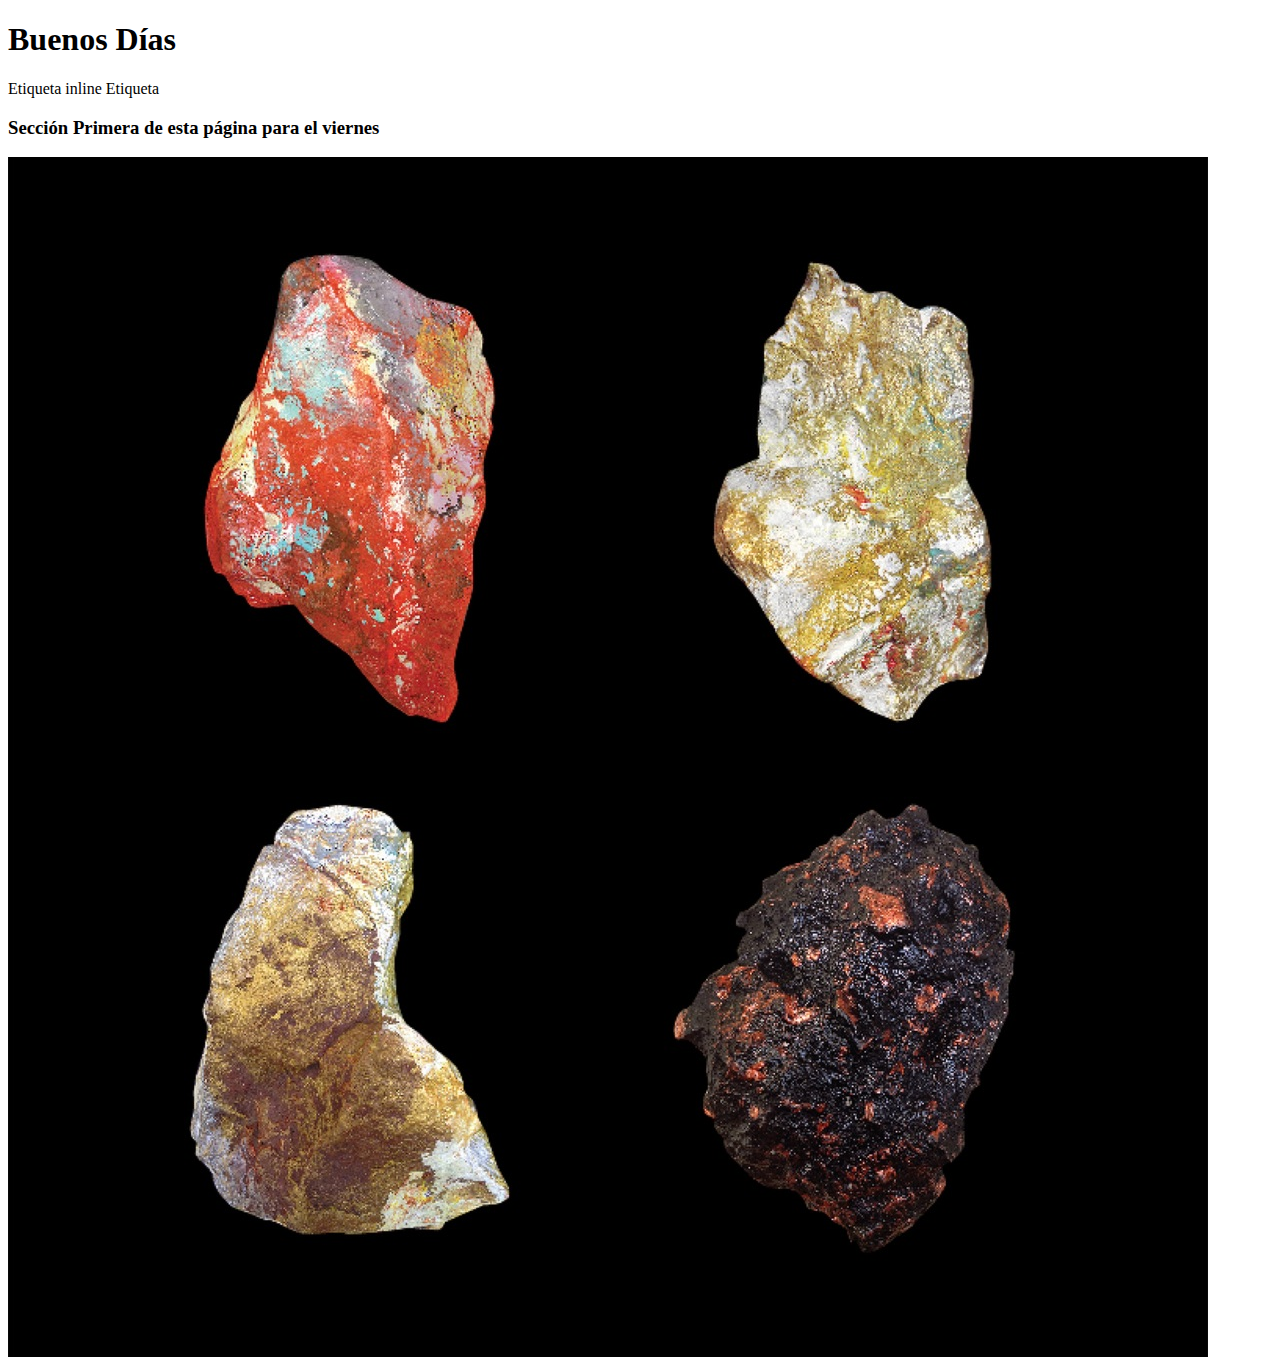
==== index.html @ e94fd7ed "Actualización CV - Primeros Datos HTML" ====
<!DOCTYPE html>
<html>
    <head>
        <meta charset="utf-8"/>
        <title>TP de Uriel</title>
    </head>
    <body>
        <header>
            <h1>Buenos Días</h1>
            <span>Etiqueta inline</span>
            <span>Etiqueta</span>
        </header>
        <main>
            <section>
                <h3>Sección Primera de esta página para el viernes</h3>
                <article>
                    <img src="img/shambala.jpg" alt="piedras"/>
                </article>
            </section>
        </main>
        <footer></footer>
    </body>
</html>
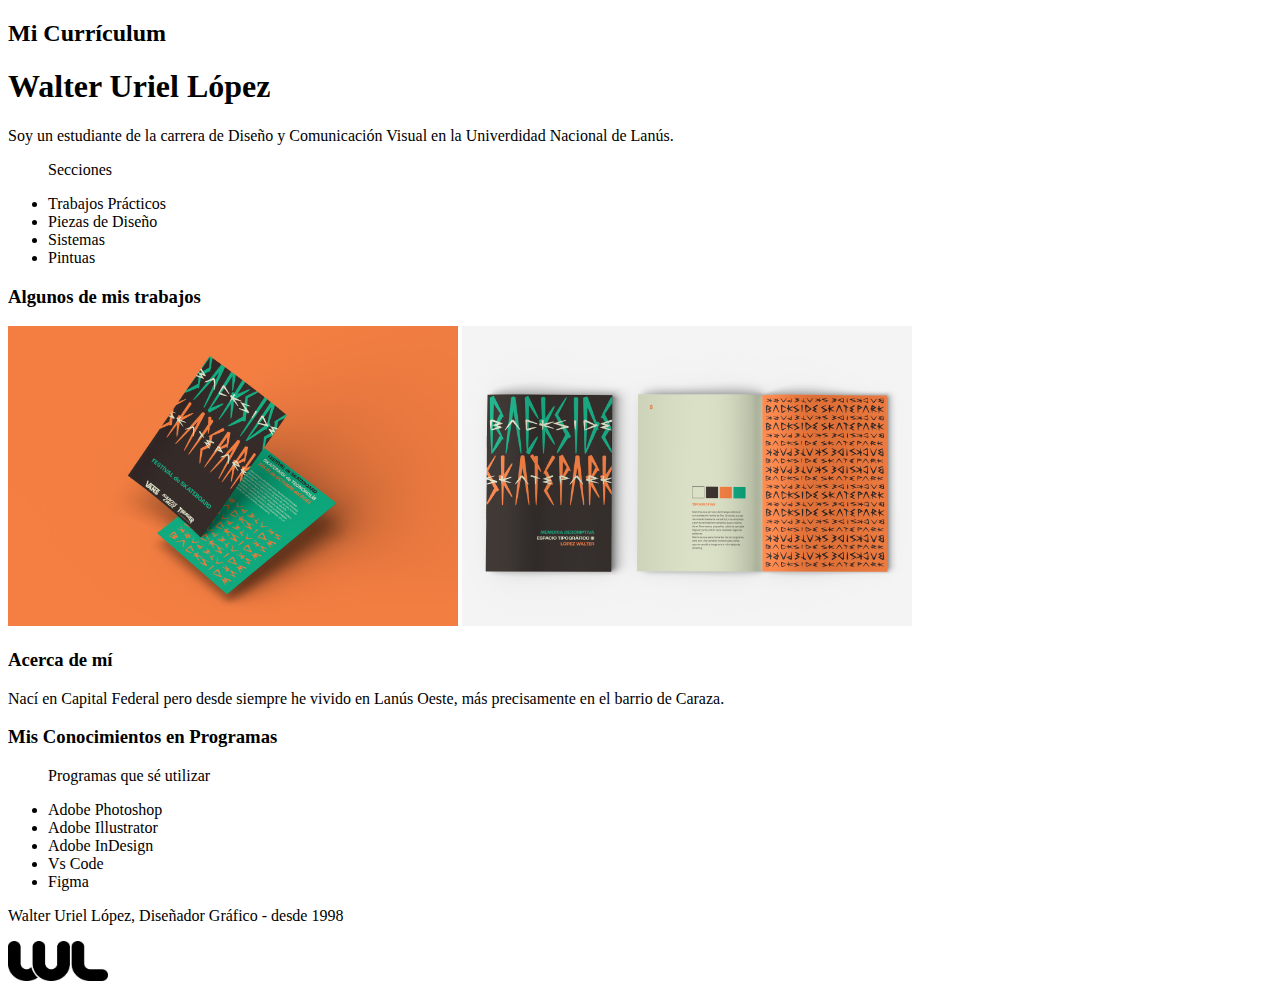
==== commit 3f598702: "actualizacion de datos cv sin css" ====
--- a/index.html
+++ b/index.html
@@ -6,18 +6,48 @@
     </head>
     <body>
         <header>
-            <h1>Buenos Días</h1>
-            <span>Etiqueta inline</span>
-            <span>Etiqueta</span>
+            <h2>Mi Currículum</h1>
+            <h1>Walter Uriel López</h2>
+                <p>Soy un estudiante de la carrera de Diseño y Comunicación Visual en la Univerdidad Nacional de Lanús.</p>
+                <nav>
+                    <ul>
+                        <p>Secciones</p>
+                        <li>Trabajos Prácticos</li>
+                        <li>Piezas de Diseño</li>
+                        <li>Sistemas</li>
+                        <li>Pintuas</li>
+                    </ul>
+                </nav>
         </header>
         <main>
             <section>
-                <h3>Sección Primera de esta página para el viernes</h3>
+                <h3>Algunos de mis trabajos</h3>
                 <article>
-                    <img src="img/shambala.jpg" alt="piedras"/>
+                    <img src="img/posters01.jpg" alt="Poster de Evento en Skate" width="450" height="300"/>
+                    <img src="img/posters02.jpg" alt="Folleto de Evento en Skate" width="450" height="300"/>
                 </article>
             </section>
+            <section>
+                <h3>Acerca de mí</h3>
+                <p>Nací en Capital Federal pero desde siempre he vivido en Lanús Oeste, más precisamente en el barrio de Caraza.</p>
+            </section>
+            <section> 
+                <h3>Mis Conocimientos en Programas</h3>
+                <nav>
+                    <ul>
+                        <p>Programas que sé utilizar</p>
+                        <li>Adobe Photoshop</li>
+                        <li>Adobe Illustrator</li>
+                        <li>Adobe InDesign</li>
+                        <li>Vs Code</li>
+                        <li>Figma</li>
+                    </ul>
+                </nav>
+            </section>
         </main>
-        <footer></footer>
+        <footer>
+            <p>Walter Uriel López, Diseñador Gráfico - desde 1998</p>
+            <img src="img/logowul.png" alt="Logotipo del Diseñador" width="100" height="40"
+        </footer>
     </body>
 </html>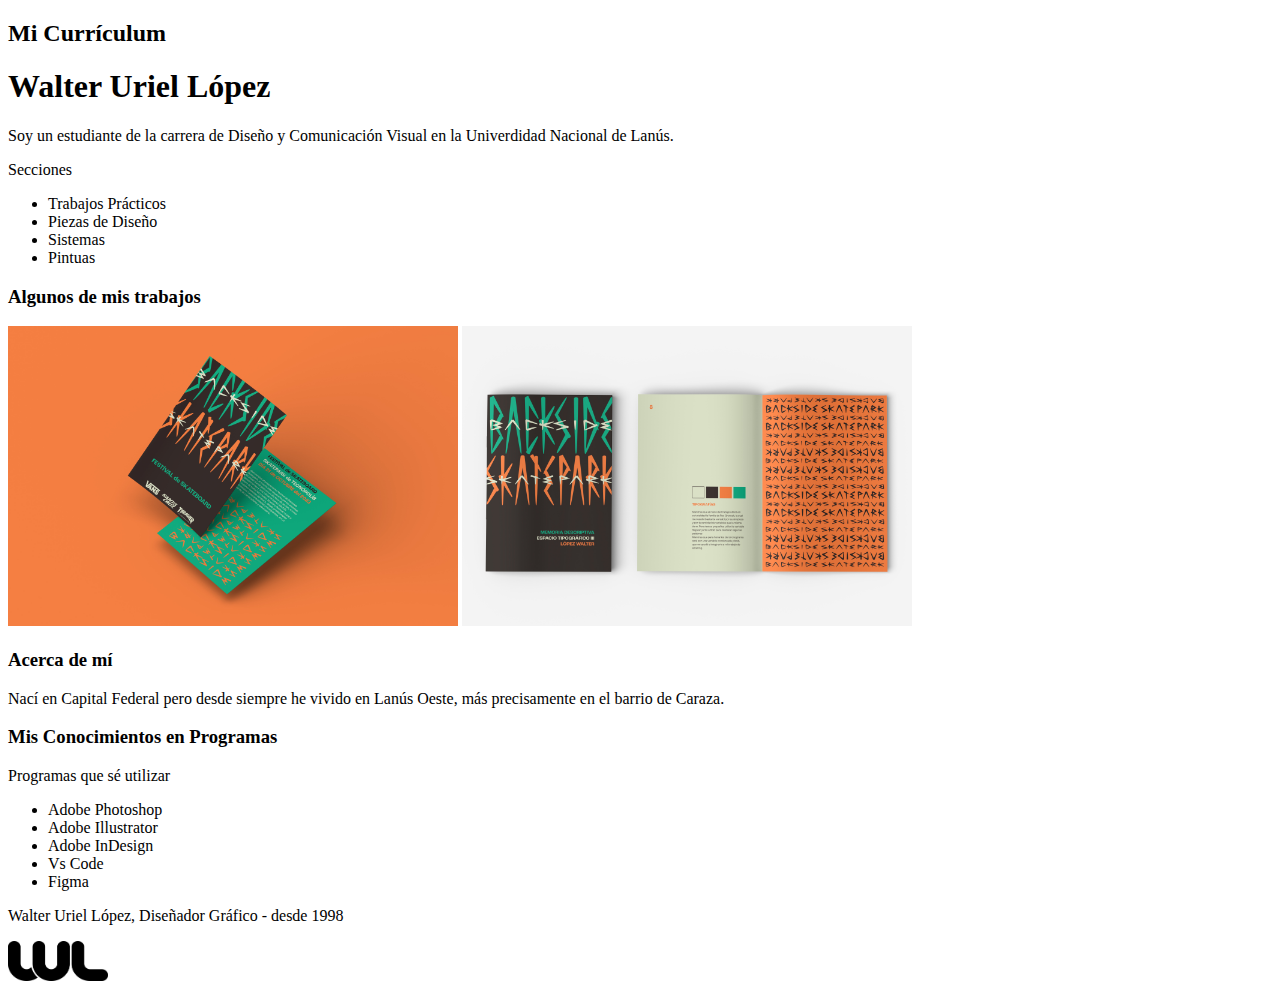
==== commit 5f2c91dc: "agrego correcciones y comentarios" ====
--- a/index.html
+++ b/index.html
@@ -1,53 +1,75 @@
 <!DOCTYPE html>
 <html>
-    <head>
-        <meta charset="utf-8"/>
-        <title>TP de Uriel</title>
-    </head>
-    <body>
-        <header>
-            <h2>Mi Currículum</h1>
-            <h1>Walter Uriel López</h2>
-                <p>Soy un estudiante de la carrera de Diseño y Comunicación Visual en la Univerdidad Nacional de Lanús.</p>
-                <nav>
-                    <ul>
-                        <p>Secciones</p>
-                        <li>Trabajos Prácticos</li>
-                        <li>Piezas de Diseño</li>
-                        <li>Sistemas</li>
-                        <li>Pintuas</li>
-                    </ul>
-                </nav>
-        </header>
-        <main>
-            <section>
-                <h3>Algunos de mis trabajos</h3>
-                <article>
-                    <img src="img/posters01.jpg" alt="Poster de Evento en Skate" width="450" height="300"/>
-                    <img src="img/posters02.jpg" alt="Folleto de Evento en Skate" width="450" height="300"/>
-                </article>
-            </section>
-            <section>
-                <h3>Acerca de mí</h3>
-                <p>Nací en Capital Federal pero desde siempre he vivido en Lanús Oeste, más precisamente en el barrio de Caraza.</p>
-            </section>
-            <section> 
-                <h3>Mis Conocimientos en Programas</h3>
-                <nav>
-                    <ul>
-                        <p>Programas que sé utilizar</p>
-                        <li>Adobe Photoshop</li>
-                        <li>Adobe Illustrator</li>
-                        <li>Adobe InDesign</li>
-                        <li>Vs Code</li>
-                        <li>Figma</li>
-                    </ul>
-                </nav>
-            </section>
-        </main>
-        <footer>
-            <p>Walter Uriel López, Diseñador Gráfico - desde 1998</p>
-            <img src="img/logowul.png" alt="Logotipo del Diseñador" width="100" height="40"
-        </footer>
-    </body>
-</html>+  <head>
+    <meta charset="utf-8" />
+    <title>TP de Uriel</title>
+  </head>
+  <body>
+    <header>
+      <!--             OJOO acá! estaba cerrado el h2 con h1 y viceversa
+ -->
+      <h2>Mi Currículum</h2>
+      <h1>Walter Uriel López</h1>
+      <p>
+        Soy un estudiante de la carrera de Diseño y Comunicación Visual en la
+        Univerdidad Nacional de Lanús.
+      </p>
+      <nav>
+        <p>Secciones</p>
+        <ul>
+          <li>Trabajos Prácticos</li>
+          <li>Piezas de Diseño</li>
+          <li>Sistemas</li>
+          <li>Pintuas</li>
+        </ul>
+      </nav>
+    </header>
+    <main>
+      <section>
+        <article>
+          <h3>Algunos de mis trabajos</h3>
+          <img
+            src="img/posters01.jpg"
+            alt="Poster de Evento en Skate"
+            width="450"
+            height="300"
+          />
+          <img
+            src="img/posters02.jpg"
+            alt="Folleto de Evento en Skate"
+            width="450"
+            height="300"
+          />
+        </article>
+      </section>
+      <section>
+        <h3>Acerca de mí</h3>
+        <p>
+          Nací en Capital Federal pero desde siempre he vivido en Lanús Oeste,
+          más precisamente en el barrio de Caraza.
+        </p>
+      </section>
+      <section>
+        <h3>Mis Conocimientos en Programas</h3>
+
+        <p>Programas que sé utilizar</p>
+        <ul>
+          <li>Adobe Photoshop</li>
+          <li>Adobe Illustrator</li>
+          <li>Adobe InDesign</li>
+          <li>Vs Code</li>
+          <li>Figma</li>
+        </ul>
+      </section>
+    </main>
+    <footer>
+      <p>Walter Uriel López, Diseñador Gráfico - desde 1998</p>
+      <img
+        src="img/logowul.png"
+        alt="Logotipo del Diseñador"
+        width="100"
+        height="40"
+      />
+    </footer>
+  </body>
+</html>
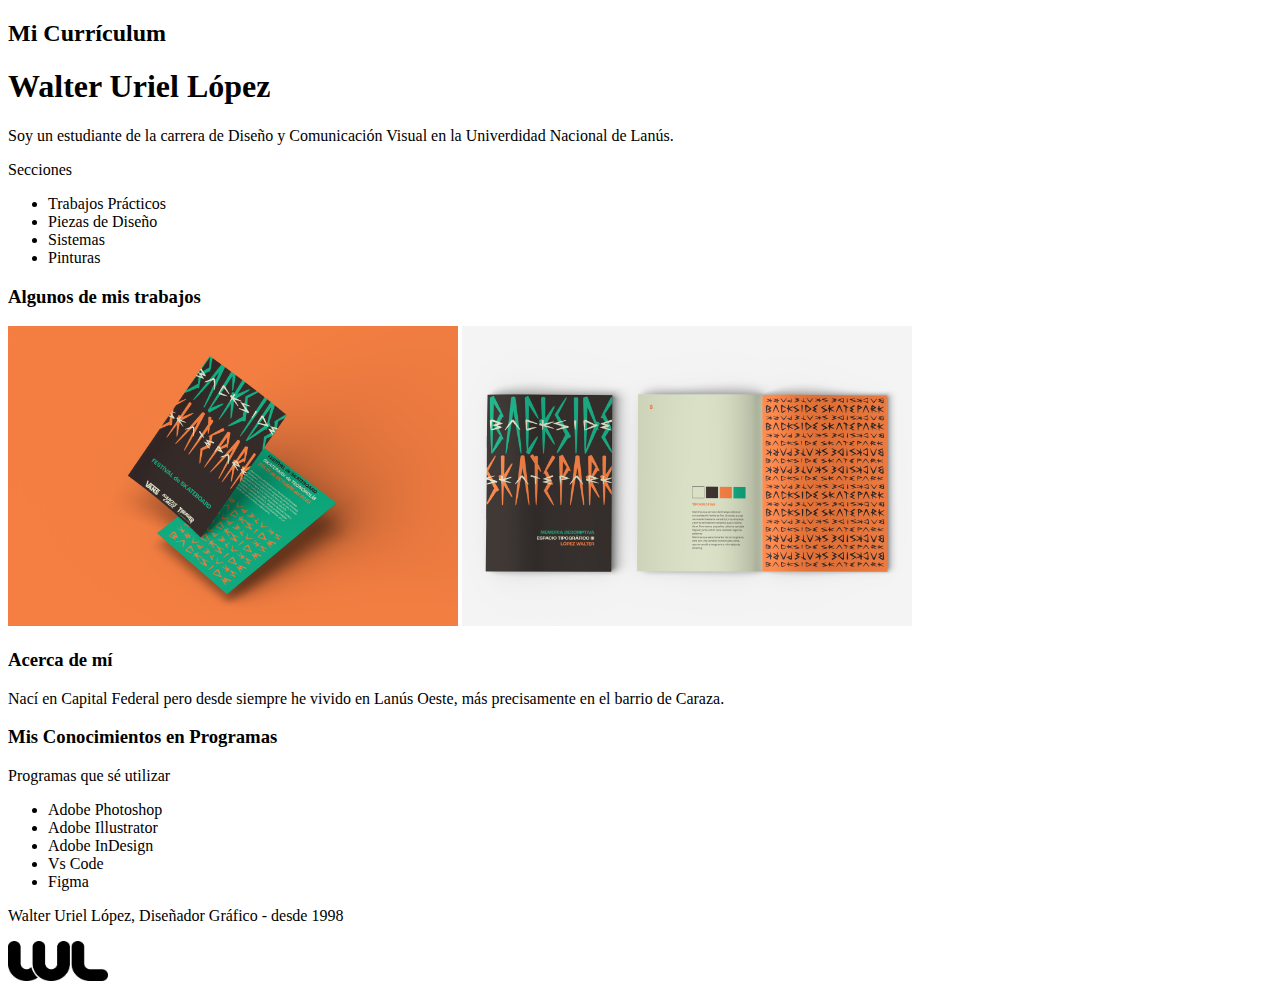
==== commit 46320a99: "Primera subida CSS: Botonera, Fuentes y Links" ====
--- a/index.html
+++ b/index.html
@@ -6,21 +6,19 @@
   </head>
   <body>
     <header>
-      <!--             OJOO acá! estaba cerrado el h2 con h1 y viceversa
- -->
       <h2>Mi Currículum</h2>
       <h1>Walter Uriel López</h1>
       <p>
         Soy un estudiante de la carrera de Diseño y Comunicación Visual en la
         Univerdidad Nacional de Lanús.
       </p>
-      <nav>
+      <nav class="botonera">
         <p>Secciones</p>
         <ul>
           <li>Trabajos Prácticos</li>
           <li>Piezas de Diseño</li>
           <li>Sistemas</li>
-          <li>Pintuas</li>
+          <li>Pinturas</li>
         </ul>
       </nav>
     </header>
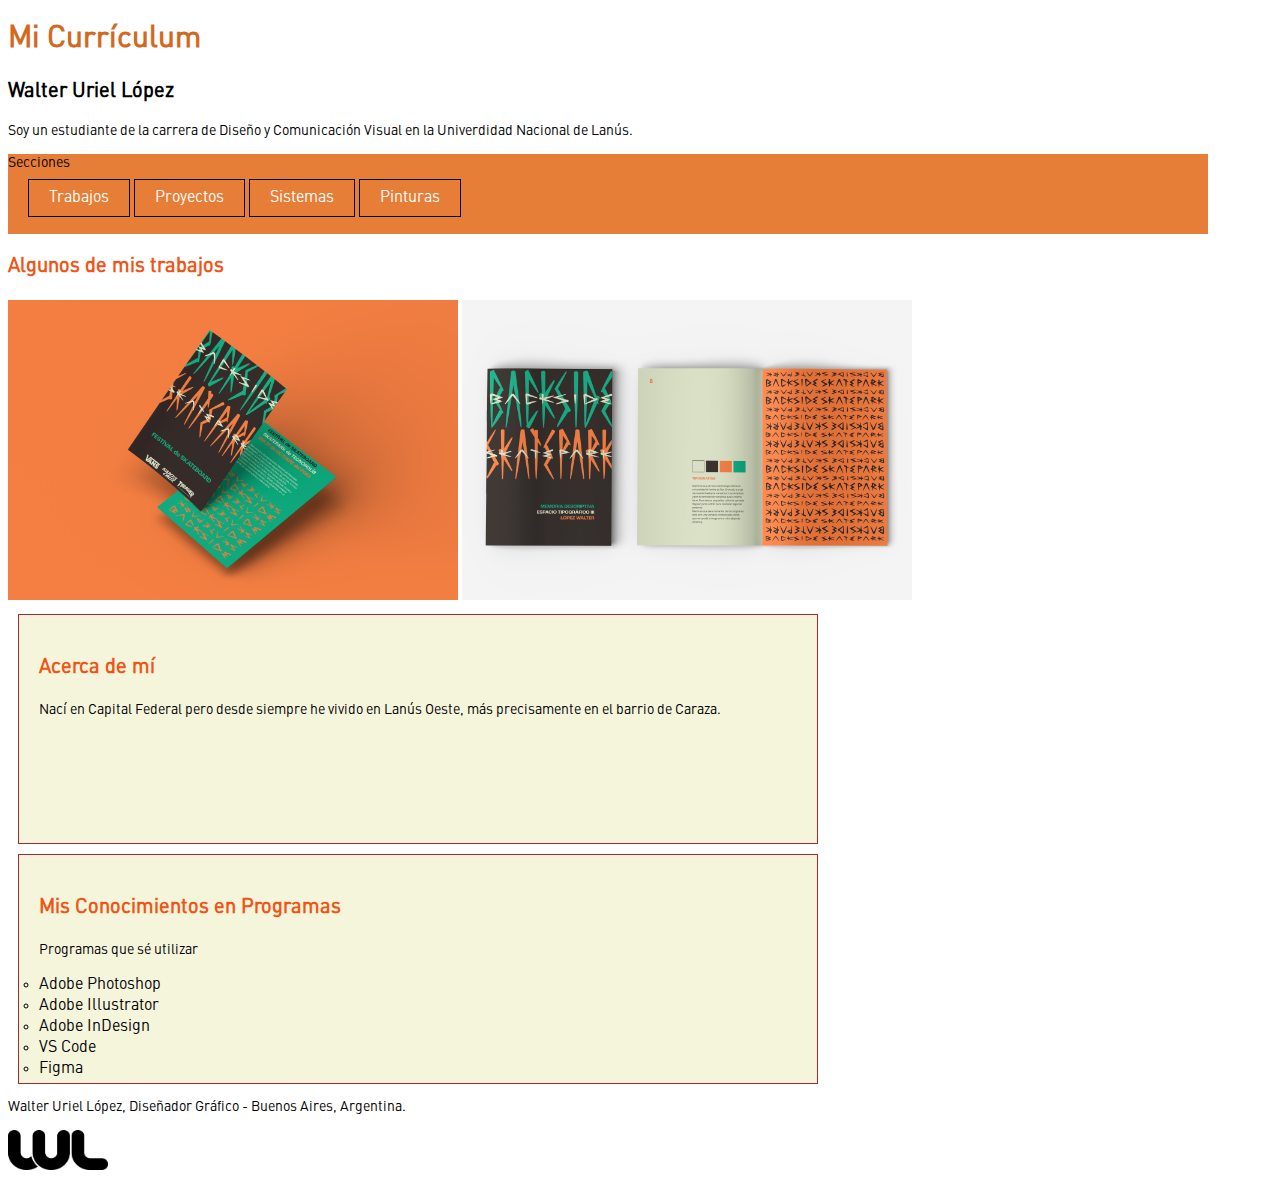
==== commit 681c6333: "1era Subida CSS: botonera, fuentes y links" ====
--- a/index.html
+++ b/index.html
@@ -3,11 +3,13 @@
   <head>
     <meta charset="utf-8" />
     <title>TP de Uriel</title>
+    <link href="estilos.css" rel="stylesheet" type="text/css"
   </head>
+
   <body>
-    <header>
-      <h2>Mi Currículum</h2>
-      <h1>Walter Uriel López</h1>
+    <header id="volverarriba">
+      <h1>Mi Currículum</h1>
+      <h2>Walter Uriel López</h2>
       <p>
         Soy un estudiante de la carrera de Diseño y Comunicación Visual en la
         Univerdidad Nacional de Lanús.
@@ -15,10 +17,10 @@
       <nav class="botonera">
         <p>Secciones</p>
         <ul>
-          <li>Trabajos Prácticos</li>
-          <li>Piezas de Diseño</li>
-          <li>Sistemas</li>
-          <li>Pinturas</li>
+          <li><a href="trabajos.html" target="_self">Trabajos</a></li>
+          <li><a href="proyectos.html" target="_self">Proyectos</a></li>
+          <li><a href="sistemas.html" target="_self">Sistemas</a></li>
+          <li><a href="pinturas.html" target="_self">Pinturas</a></li>
         </ul>
       </nav>
     </header>
@@ -40,28 +42,29 @@
           />
         </article>
       </section>
-      <section>
+      <section class="caja">
         <h3>Acerca de mí</h3>
         <p>
           Nací en Capital Federal pero desde siempre he vivido en Lanús Oeste,
           más precisamente en el barrio de Caraza.
         </p>
       </section>
-      <section>
+      <section class="caja">
         <h3>Mis Conocimientos en Programas</h3>
 
         <p>Programas que sé utilizar</p>
-        <ul>
+        <ol>
           <li>Adobe Photoshop</li>
           <li>Adobe Illustrator</li>
           <li>Adobe InDesign</li>
-          <li>Vs Code</li>
+          <li>VS Code</li>
           <li>Figma</li>
-        </ul>
+        </ol>
+        <a href="#volverarriba">Volver Arriba</a>
       </section>
     </main>
     <footer>
-      <p>Walter Uriel López, Diseñador Gráfico - desde 1998</p>
+      <p>Walter Uriel López, Diseñador Gráfico - Buenos Aires, Argentina.</p>
       <img
         src="img/logowul.png"
         alt="Logotipo del Diseñador"
--- a/estilos.css
+++ b/estilos.css
@@ -0,0 +1,111 @@
+*{
+    padding: 0px;
+}
+
+h1 {
+    font-family:"Din-PRO", "sans-serif";
+    color:chocolate;
+    font-size: 30px;
+}
+
+h2 {
+    font-family:"Din-PRO", "sans-serif";
+    color:rgb(0, 0, 0);
+    font-size: 20px;
+}
+
+h3 {
+    font-family:"Din-PRO", "sans-serif";
+    color:rgb(241, 85, 22);
+    font-size: 20px;
+}
+
+p {
+    font-family:"Din-PRO", "sans-serif";
+    color:rgb(0, 0, 0);
+    font-size: 14px;
+    font-weight:initial;
+}
+
+@font-face {
+    font-family: "Din-PRO";
+    src: url(fonts/DINPro.otf), format(opentype);
+    font-weight: normal;
+    font-style: normal;
+}
+
+.botonera {
+    width: 1200px;
+    height: 80px;
+    background-color: rgb(231, 126, 55);
+}
+
+nav ul {
+    list-style: none;
+    padding-left: 20px;
+}
+
+nav ul li {
+    display: inline;
+}
+
+.botonera a {
+    text-decoration: none;
+    color: black;
+    padding: 10px 20px;
+    border: 1px solid black;
+}
+
+.botonera a:hover {
+    color: #fff;
+    background-color: #000;
+}
+
+.botonera a:active {
+    background-color: #999;
+    color: #fff;
+}
+
+.caja {
+    width: 800px;
+    height: 230px;
+    background-color:beige;
+    padding: 20px;
+    margin: 10px;
+    border-width: 1px;
+    border-style:solid;
+    border-color:brown;
+    box-sizing: border-box;
+}
+
+ul {
+    list-style-type:square;
+    padding-left: 0px;
+    font-family: "Din-PRO";
+}
+
+ol {
+    list-style:circle;
+    padding-left: 0px;
+    font-family: "Din-PRO";
+}
+
+a {
+    text-decoration: none;
+}
+
+a:link {
+    color:white
+}
+
+a:visited {
+    color:darkgray;
+}
+
+a:active {
+    color: blue;
+}
+
+a:hover {
+    color:crimson;
+}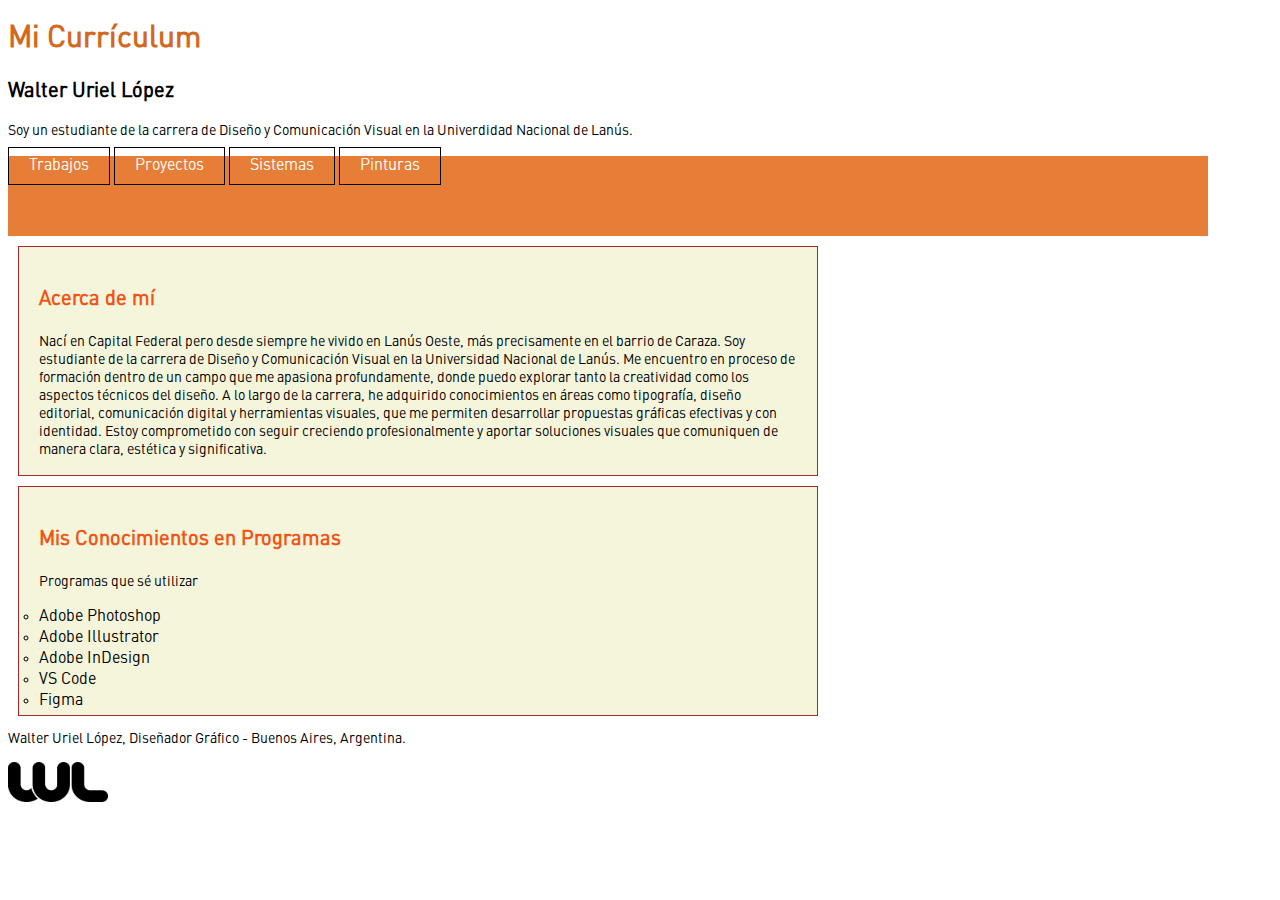
==== commit 3ad61362: "Pre-Entrega: Ajustes Flexbox y CSS" ====
--- a/index.html
+++ b/index.html
@@ -3,7 +3,7 @@
   <head>
     <meta charset="utf-8" />
     <title>TP de Uriel</title>
-    <link href="estilos.css" rel="stylesheet" type="text/css"
+    <link href="estilos.css" rel="stylesheet" type="text/css"> <!-- acá habias olvidado cerrar bien la etiqueta -->
   </head>
 
   <body>
@@ -15,7 +15,6 @@
         Univerdidad Nacional de Lanús.
       </p>
       <nav class="botonera">
-        <p>Secciones</p>
         <ul>
           <li><a href="trabajos.html" target="_self">Trabajos</a></li>
           <li><a href="proyectos.html" target="_self">Proyectos</a></li>
@@ -25,28 +24,10 @@
       </nav>
     </header>
     <main>
-      <section>
-        <article>
-          <h3>Algunos de mis trabajos</h3>
-          <img
-            src="img/posters01.jpg"
-            alt="Poster de Evento en Skate"
-            width="450"
-            height="300"
-          />
-          <img
-            src="img/posters02.jpg"
-            alt="Folleto de Evento en Skate"
-            width="450"
-            height="300"
-          />
-        </article>
-      </section>
       <section class="caja">
         <h3>Acerca de mí</h3>
         <p>
-          Nací en Capital Federal pero desde siempre he vivido en Lanús Oeste,
-          más precisamente en el barrio de Caraza.
+          Nací en Capital Federal pero desde siempre he vivido en Lanús Oeste, más precisamente en el barrio de Caraza. Soy estudiante de la carrera de Diseño y Comunicación Visual en la Universidad Nacional de Lanús. Me encuentro en proceso de formación dentro de un campo que me apasiona profundamente, donde puedo explorar tanto la creatividad como los aspectos técnicos del diseño. A lo largo de la carrera, he adquirido conocimientos en áreas como tipografía, diseño editorial, comunicación digital y herramientas visuales, que me permiten desarrollar propuestas gráficas efectivas y con identidad. Estoy comprometido con seguir creciendo profesionalmente y aportar soluciones visuales que comuniquen de manera clara, estética y significativa.
         </p>
       </section>
       <section class="caja">
--- a/estilos.css
+++ b/estilos.css
@@ -42,7 +42,6 @@
 
 nav ul {
     list-style: none;
-    padding-left: 20px;
 }
 
 nav ul li {
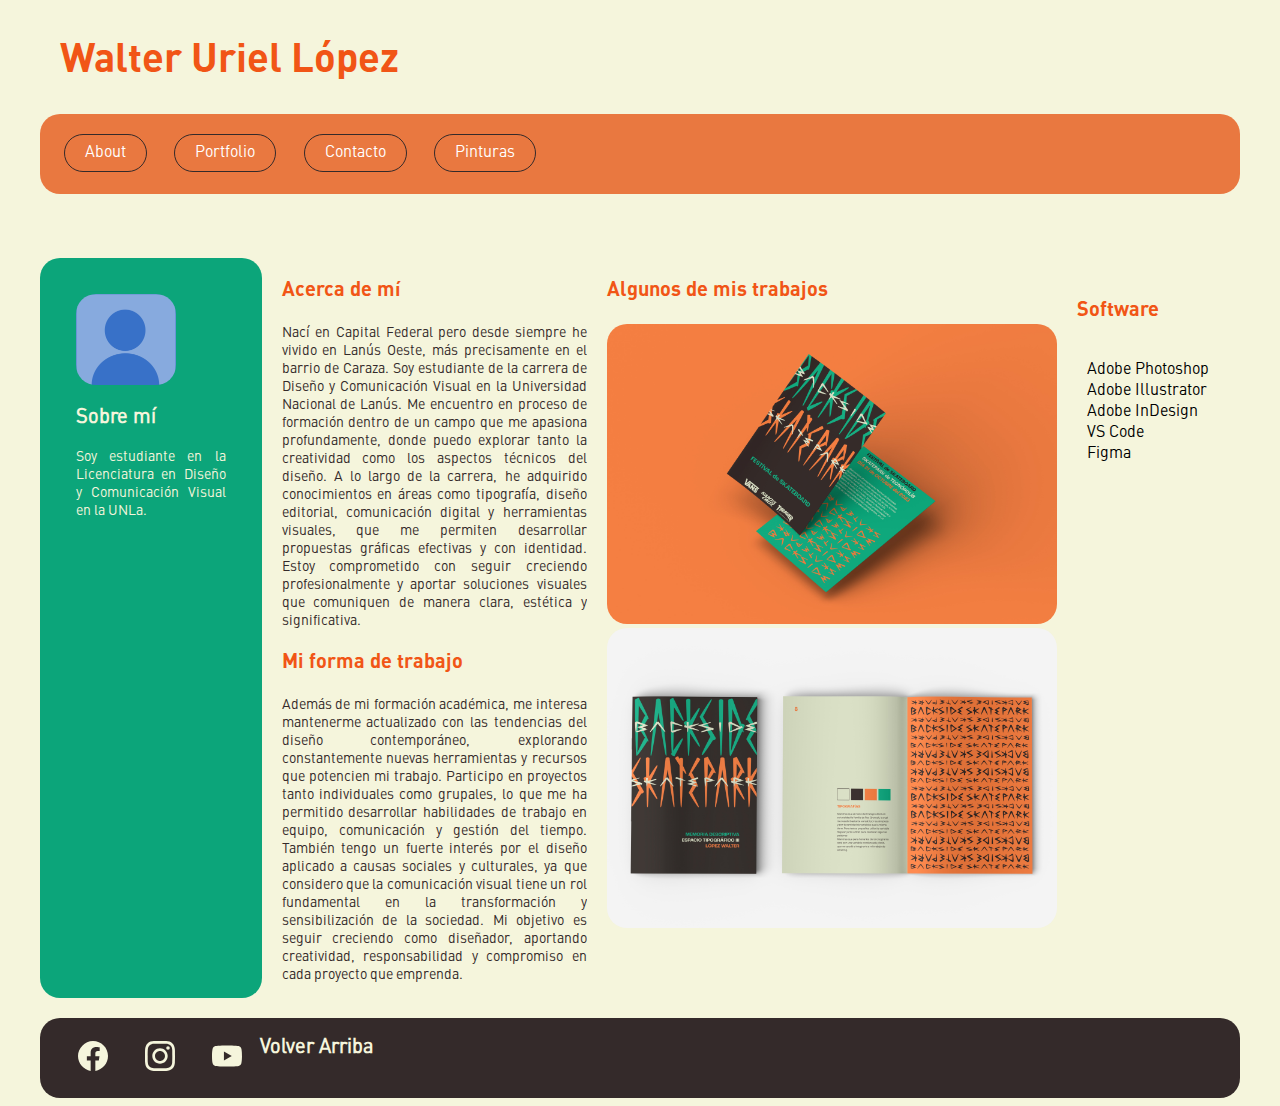
==== commit 50d2721c: "Pre-Entrega: Ajustes Flexbox y CSS" ====
--- a/index.html
+++ b/index.html
@@ -2,56 +2,65 @@
 <html>
   <head>
     <meta charset="utf-8" />
-    <title>TP de Uriel</title>
-    <link href="estilos.css" rel="stylesheet" type="text/css"> <!-- acá habias olvidado cerrar bien la etiqueta -->
+    <title>Walter Uriel López</title>
+    <link href="estilos.css" rel="stylesheet" type="text/css">
   </head>
 
   <body>
     <header id="volverarriba">
-      <h1>Mi Currículum</h1>
-      <h2>Walter Uriel López</h2>
-      <p>
-        Soy un estudiante de la carrera de Diseño y Comunicación Visual en la
-        Univerdidad Nacional de Lanús.
-      </p>
+      <h1>Walter Uriel López</h1>
       <nav class="botonera">
         <ul>
-          <li><a href="trabajos.html" target="_self">Trabajos</a></li>
-          <li><a href="proyectos.html" target="_self">Proyectos</a></li>
-          <li><a href="sistemas.html" target="_self">Sistemas</a></li>
+          <li><a href="trabajos.html" target="_self">About</a></li>
+          <li><a href="proyectos.html" target="_self">Portfolio</a></li>
+          <li><a href="sistemas.html" target="_self">Contacto</a></li>
           <li><a href="pinturas.html" target="_self">Pinturas</a></li>
         </ul>
       </nav>
     </header>
     <main>
-      <section class="caja">
+      <aside> <!--***sobre mi + foto-->
+        <img class="redondeo" src="img/profile.png" alt="profile picture" width="100">
+        <h2 class= "sobremi">Sobre mí</h2>
+        <p class="sobremi">Soy  estudiante en la Licenciatura en Diseño y Comunicación Visual en la UNLa.</p>       
+    </aside>
+      <section class="caja-texto">
         <h3>Acerca de mí</h3>
-        <p>
-          Nací en Capital Federal pero desde siempre he vivido en Lanús Oeste, más precisamente en el barrio de Caraza. Soy estudiante de la carrera de Diseño y Comunicación Visual en la Universidad Nacional de Lanús. Me encuentro en proceso de formación dentro de un campo que me apasiona profundamente, donde puedo explorar tanto la creatividad como los aspectos técnicos del diseño. A lo largo de la carrera, he adquirido conocimientos en áreas como tipografía, diseño editorial, comunicación digital y herramientas visuales, que me permiten desarrollar propuestas gráficas efectivas y con identidad. Estoy comprometido con seguir creciendo profesionalmente y aportar soluciones visuales que comuniquen de manera clara, estética y significativa.
-        </p>
+        <p>Nací en Capital Federal pero desde siempre he vivido en Lanús Oeste, más precisamente en el barrio de Caraza. Soy estudiante de la carrera de Diseño y Comunicación Visual en la Universidad Nacional de Lanús. Me encuentro en proceso de formación dentro de un campo que me apasiona profundamente, donde puedo explorar tanto la creatividad como los aspectos técnicos del diseño. A lo largo de la carrera, he adquirido conocimientos en áreas como tipografía, diseño editorial, comunicación digital y herramientas visuales, que me permiten desarrollar propuestas gráficas efectivas y con identidad. Estoy comprometido con seguir creciendo profesionalmente y aportar soluciones visuales que comuniquen de manera clara, estética y significativa.</p>
+        <h3>Mi forma de trabajo</h3>
+        <p>Además de mi formación académica, me interesa mantenerme actualizado con las tendencias del diseño contemporáneo, explorando constantemente nuevas herramientas y recursos que potencien mi trabajo. Participo en proyectos tanto individuales como grupales, lo que me ha permitido desarrollar habilidades de trabajo en equipo, comunicación y gestión del tiempo. También tengo un fuerte interés por el diseño aplicado a causas sociales y culturales, ya que considero que la comunicación visual tiene un rol fundamental en la transformación y sensibilización de la sociedad. Mi objetivo es seguir creciendo como diseñador, aportando creatividad, responsabilidad y compromiso en cada proyecto que emprenda.</p>
       </section>
-      <section class="caja">
-        <h3>Mis Conocimientos en Programas</h3>
-
-        <p>Programas que sé utilizar</p>
-        <ol>
+      <section class="caja-texto">
+          <h3>Algunos de mis trabajos</h3>
+          <img class="redondeo" src="img/posters01.jpg" alt="Poster de Evento en Skate" width="450" height="300"/>
+          <img class="redondeo" src="img/posters02.jpg" alt="Folleto de Evento en Skate" width="450" height="300"/>
+      </section>
+      <section class="caja-programas">
+        <h3>Software</h3>
+        <ul>
           <li>Adobe Photoshop</li>
           <li>Adobe Illustrator</li>
           <li>Adobe InDesign</li>
           <li>VS Code</li>
           <li>Figma</li>
-        </ol>
-        <a href="#volverarriba">Volver Arriba</a>
+        </ul>
       </section>
     </main>
     <footer>
-      <p>Walter Uriel López, Diseñador Gráfico - Buenos Aires, Argentina.</p>
-      <img
-        src="img/logowul.png"
-        alt="Logotipo del Diseñador"
-        width="100"
-        height="40"
-      />
+      <div class="sociales">
+        <a href="#" title="Ir a Facebook">
+          <img src="img/facebook.svg" width="30" alt="Facebook">
+        </a>
+        <a href="#" title="Ir a Instagram">
+          <img src="img/instagram.svg" width="30" alt="Instagram">
+        </a>
+        <a href="#" title="Ir a YouTube">
+          <img src="img/youtube.svg" width="30" alt="YouTube">
+        </a>
+      </div>
+      <a class="volvera" href="#volverarriba"> <!--***solucion para colocarlo al margen derecho en footer-->
+        <h2>Volver Arriba</h2>
+      </a>
     </footer>
   </body>
 </html>
--- a/estilos.css
+++ b/estilos.css
@@ -1,63 +1,96 @@
-*{
+@charset "utf-8";
+
+* {
     padding: 0px;
 }
 
+body {
+    background-color: beige;
+    display: flex;
+    flex-direction: column;
+    align-items: center;
+}
+
+header {
+    width: 1200px;
+    height: 250px;
+}
+
 h1 {
-    font-family:"Din-PRO", "sans-serif";
-    color:chocolate;
-    font-size: 30px;
+    font-family:"DinPRO-Bold", "sans-serif";
+    color:rgb(241, 85, 22);
+    font-size: 40px;
+    margin-left: 20px;
 }
 
 h2 {
-    font-family:"Din-PRO", "sans-serif";
-    color:rgb(0, 0, 0);
+    font-family:"DinPRO", "sans-serif";
+    color:beige;
     font-size: 20px;
 }
 
 h3 {
-    font-family:"Din-PRO", "sans-serif";
+    font-family:"DinPRO-Bold", "sans-serif";
     color:rgb(241, 85, 22);
     font-size: 20px;
 }
 
-p {
-    font-family:"Din-PRO", "sans-serif";
-    color:rgb(0, 0, 0);
+h4 {
+    font-family:"DinPRO", "sans-serif";
+    color:beige;
     font-size: 14px;
     font-weight:initial;
 }
 
 @font-face {
-    font-family: "Din-PRO";
+    font-family: "DinPRO";
     src: url(fonts/DINPro.otf), format(opentype);
     font-weight: normal;
     font-style: normal;
 }
 
-.botonera {
+@font-face {
+    font-family: "DinPRO-Bold";
+    src: url(fonts/DINPro-Bold.otf), format(opentype);
+    font-weight: normal;
+    font-style: normal;
+}
+
+p {
+    font-family:"DinPRO", "sans-serif";
+    color:rgb(52, 42, 42);
+    font-size: 14px;
+    font-weight:initial;
+    text-align:justify;
+}
+
+nav {
+    background-color: rgb(233, 120, 64);
     width: 1200px;
     height: 80px;
-    background-color: rgb(231, 126, 55);
+    border-radius: 20px;
+    display: flex;
 }
 
 nav ul {
     list-style: none;
-}
-
-nav ul li {
-    display: inline;
+    width: 500px;
+    display: flex;
+    justify-content: space-around;
+    align-items: center;
 }
 
 .botonera a {
     text-decoration: none;
-    color: black;
+    color: rgb(52, 42, 42);
     padding: 10px 20px;
-    border: 1px solid black;
+    border: 1px solid rgb(52, 42, 42);
+    border-radius: 30px;
 }
 
 .botonera a:hover {
     color: #fff;
-    background-color: #000;
+    background-color: rgb(52, 42, 42);
 }
 
 .botonera a:active {
@@ -65,28 +98,40 @@
     color: #fff;
 }
 
-.caja {
-    width: 800px;
-    height: 230px;
+.caja-texto {
+    width: 1000px;
+    background-color:beige;
+    padding-left: 20px;
+    margin: 0px;
+    border-color:rgb(52, 42, 42);
+    box-sizing:border-box;
+}
+
+.caja-programas {
+    width: 500px;
     background-color:beige;
     padding: 20px;
-    margin: 10px;
-    border-width: 1px;
-    border-style:solid;
-    border-color:brown;
-    box-sizing: border-box;
+    margin: 0px;
+    border-color:rgb(52, 42, 42);
+    box-sizing:border-box;
+    display: flex;
+    flex-direction: column;
+}
+
+.redondeo {
+    border-radius: 20px;
 }
 
 ul {
-    list-style-type:square;
-    padding-left: 0px;
-    font-family: "Din-PRO";
+    list-style-type:none;
+    padding-left: 10px;
+    font-family: "DinPRO";
 }
 
 ol {
     list-style:circle;
     padding-left: 0px;
-    font-family: "Din-PRO";
+    font-family: "DinPRO";
 }
 
 a {
@@ -107,4 +152,50 @@
 
 a:hover {
     color:crimson;
+}
+
+aside{
+    background-color: rgb(12, 165, 122);
+    padding: 3%;
+    border-radius: 20px;
+    width:40%;
+    align-items: center;
+    flex-direction: column;
+}
+
+main {
+    width: 1200px;
+    display: flex;
+    margin-bottom: 20px;
+}
+
+section {
+    width: 880px;
+    margin-right: 20px;
+}
+
+.sociales {
+    padding-left: 20px;
+    width: 200px;
+    display: flex;
+    justify-content: space-around;
+    align-items: center;
+}
+
+footer {
+    background-color:rgb(52, 42, 42);
+    width: 1200px;
+    height: 80px;
+    display: flex;
+    justify-content: left;
+    border-radius:20px;
+}
+
+.sobremi {
+    color: beige;
+}
+
+.volvera {
+    text-align: right;
+    align-items: center;
 }